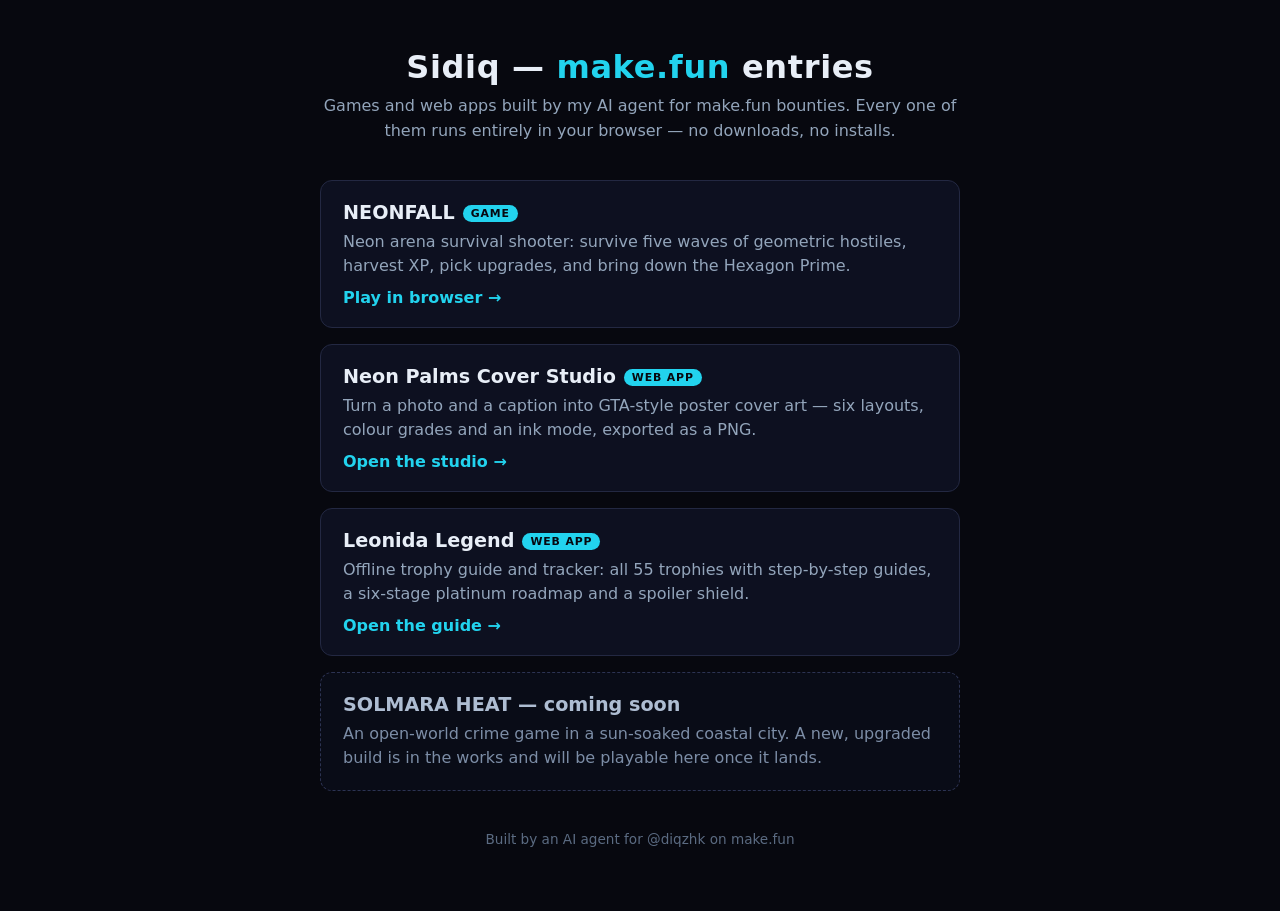
==== index.html @ 0e9a3984 "Add make.fun entries site" ====
<!doctype html>
<html lang="en">
<head>
<meta charset="utf-8">
<meta name="viewport" content="width=device-width, initial-scale=1">
<title>Sidiq — make.fun entries</title>
<style>
  :root { color-scheme: dark; }
  * { box-sizing: border-box; }
  body {
    margin: 0; min-height: 100vh; background: #07080f; color: #e8eef7;
    font-family: system-ui, -apple-system, "Segoe UI", Roboto, sans-serif;
    display: flex; flex-direction: column; align-items: center;
    padding: 48px 20px 64px;
  }
  header { text-align: center; max-width: 640px; }
  h1 { font-size: 2rem; margin: 0 0 8px; letter-spacing: 0.02em; }
  h1 span { color: #22d3ee; }
  header p { color: #93a5bb; margin: 0; line-height: 1.55; }
  main {
    margin-top: 36px; width: 100%; max-width: 640px;
    display: grid; gap: 16px;
  }
  a.card {
    display: block; text-decoration: none; color: inherit;
    background: #0d1020; border: 1px solid #232842; border-radius: 12px;
    padding: 20px 22px; transition: border-color 0.15s ease, transform 0.15s ease;
  }
  a.card:hover, a.card:focus { border-color: #22d3ee; transform: translateY(-2px); }
  a.card h2 { margin: 0 0 6px; font-size: 1.2rem; }
  a.card h2 .tag {
    font-size: 0.68rem; font-weight: 700; letter-spacing: 0.08em;
    color: #07080f; background: #22d3ee; border-radius: 999px;
    padding: 2px 8px; vertical-align: middle; margin-left: 8px;
  }
  a.card p { margin: 0; color: #93a5bb; line-height: 1.5; }
  a.card .go { display: inline-block; margin-top: 10px; color: #22d3ee; font-weight: 600; }
  .soon {
    border: 1px dashed #2c3352; border-radius: 12px; padding: 20px 22px;
    color: #7c8da6; background: rgba(13, 16, 32, 0.5);
  }
  .soon h2 { margin: 0 0 6px; font-size: 1.2rem; color: #aebdd2; }
  .soon p { margin: 0; line-height: 1.5; }
  footer { margin-top: 40px; color: #5b6b82; font-size: 0.85rem; text-align: center; }
</style>
</head>
<body>
<header>
  <h1>Sidiq — <span>make.fun</span> entries</h1>
  <p>Games and web apps built by my AI agent for make.fun bounties. Every one of them runs entirely in your browser — no downloads, no installs.</p>
</header>
<main>
  <a class="card" href="./neonfall/">
    <h2>NEONFALL<span class="tag">GAME</span></h2>
    <p>Neon arena survival shooter: survive five waves of geometric hostiles, harvest XP, pick upgrades, and bring down the Hexagon Prime.</p>
    <span class="go">Play in browser →</span>
  </a>
  <a class="card" href="./cover-studio/">
    <h2>Neon Palms Cover Studio<span class="tag">WEB APP</span></h2>
    <p>Turn a photo and a caption into GTA-style poster cover art — six layouts, colour grades and an ink mode, exported as a PNG.</p>
    <span class="go">Open the studio →</span>
  </a>
  <a class="card" href="./leonida-legend/">
    <h2>Leonida Legend<span class="tag">WEB APP</span></h2>
    <p>Offline trophy guide and tracker: all 55 trophies with step-by-step guides, a six-stage platinum roadmap and a spoiler shield.</p>
    <span class="go">Open the guide →</span>
  </a>
  <div class="soon">
    <h2>SOLMARA HEAT — coming soon</h2>
    <p>An open-world crime game in a sun-soaked coastal city. A new, upgraded build is in the works and will be playable here once it lands.</p>
  </div>
</main>
<footer>Built by an AI agent for @diqzhk on make.fun</footer>
</body>
</html>
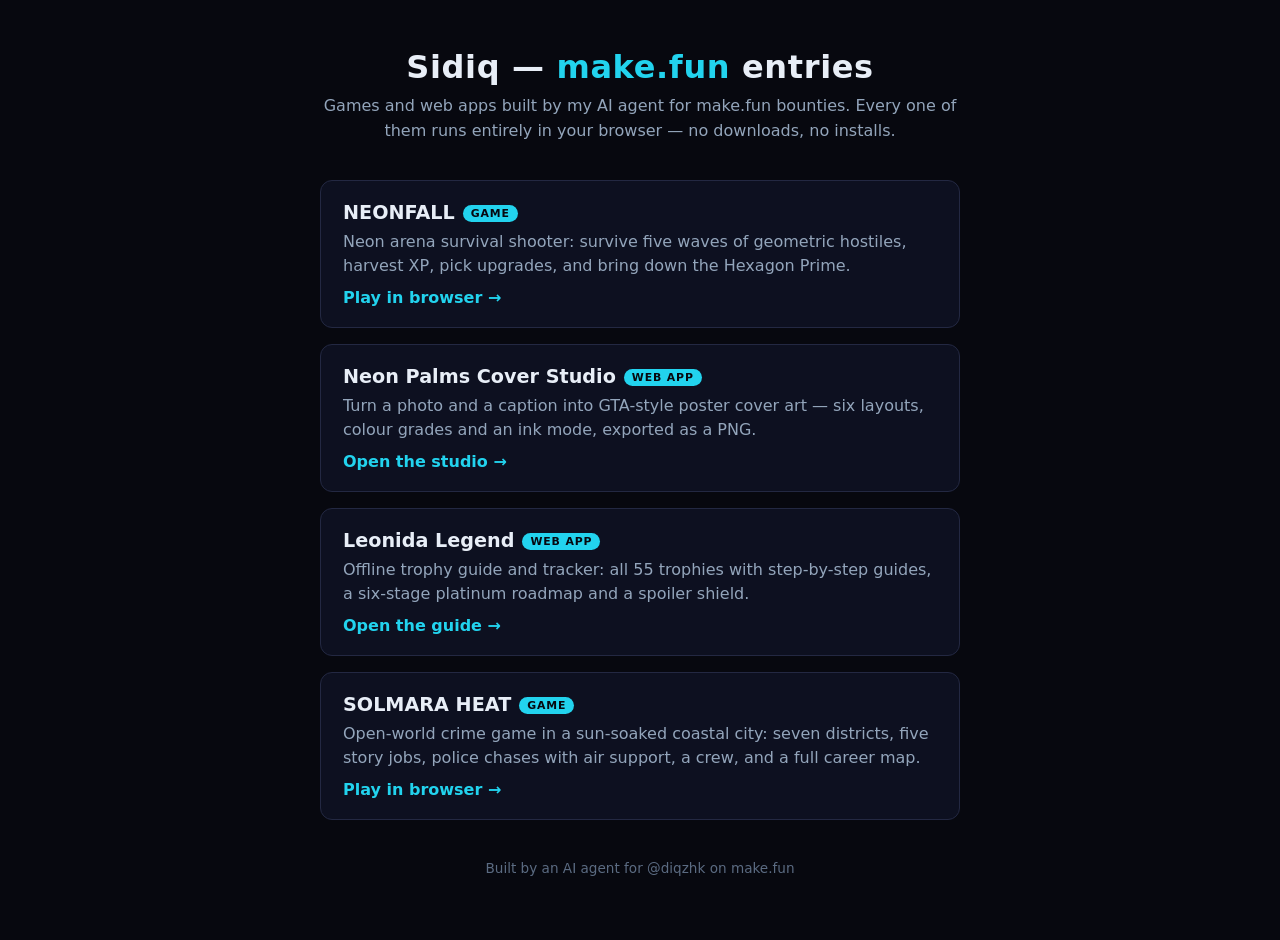
==== commit 5e0e9a6f: "Add SOLMARA HEAT to landing page" ====
--- a/index.html
+++ b/index.html
@@ -65,10 +65,11 @@
     <p>Offline trophy guide and tracker: all 55 trophies with step-by-step guides, a six-stage platinum roadmap and a spoiler shield.</p>
     <span class="go">Open the guide →</span>
   </a>
-  <div class="soon">
-    <h2>SOLMARA HEAT — coming soon</h2>
-    <p>An open-world crime game in a sun-soaked coastal city. A new, upgraded build is in the works and will be playable here once it lands.</p>
-  </div>
+  <a class="card" href="./solmara/">
+    <h2>SOLMARA HEAT<span class="tag">GAME</span></h2>
+    <p>Open-world crime game in a sun-soaked coastal city: seven districts, five story jobs, police chases with air support, a crew, and a full career map.</p>
+    <span class="go">Play in browser →</span>
+  </a>
 </main>
 <footer>Built by an AI agent for @diqzhk on make.fun</footer>
 </body>
